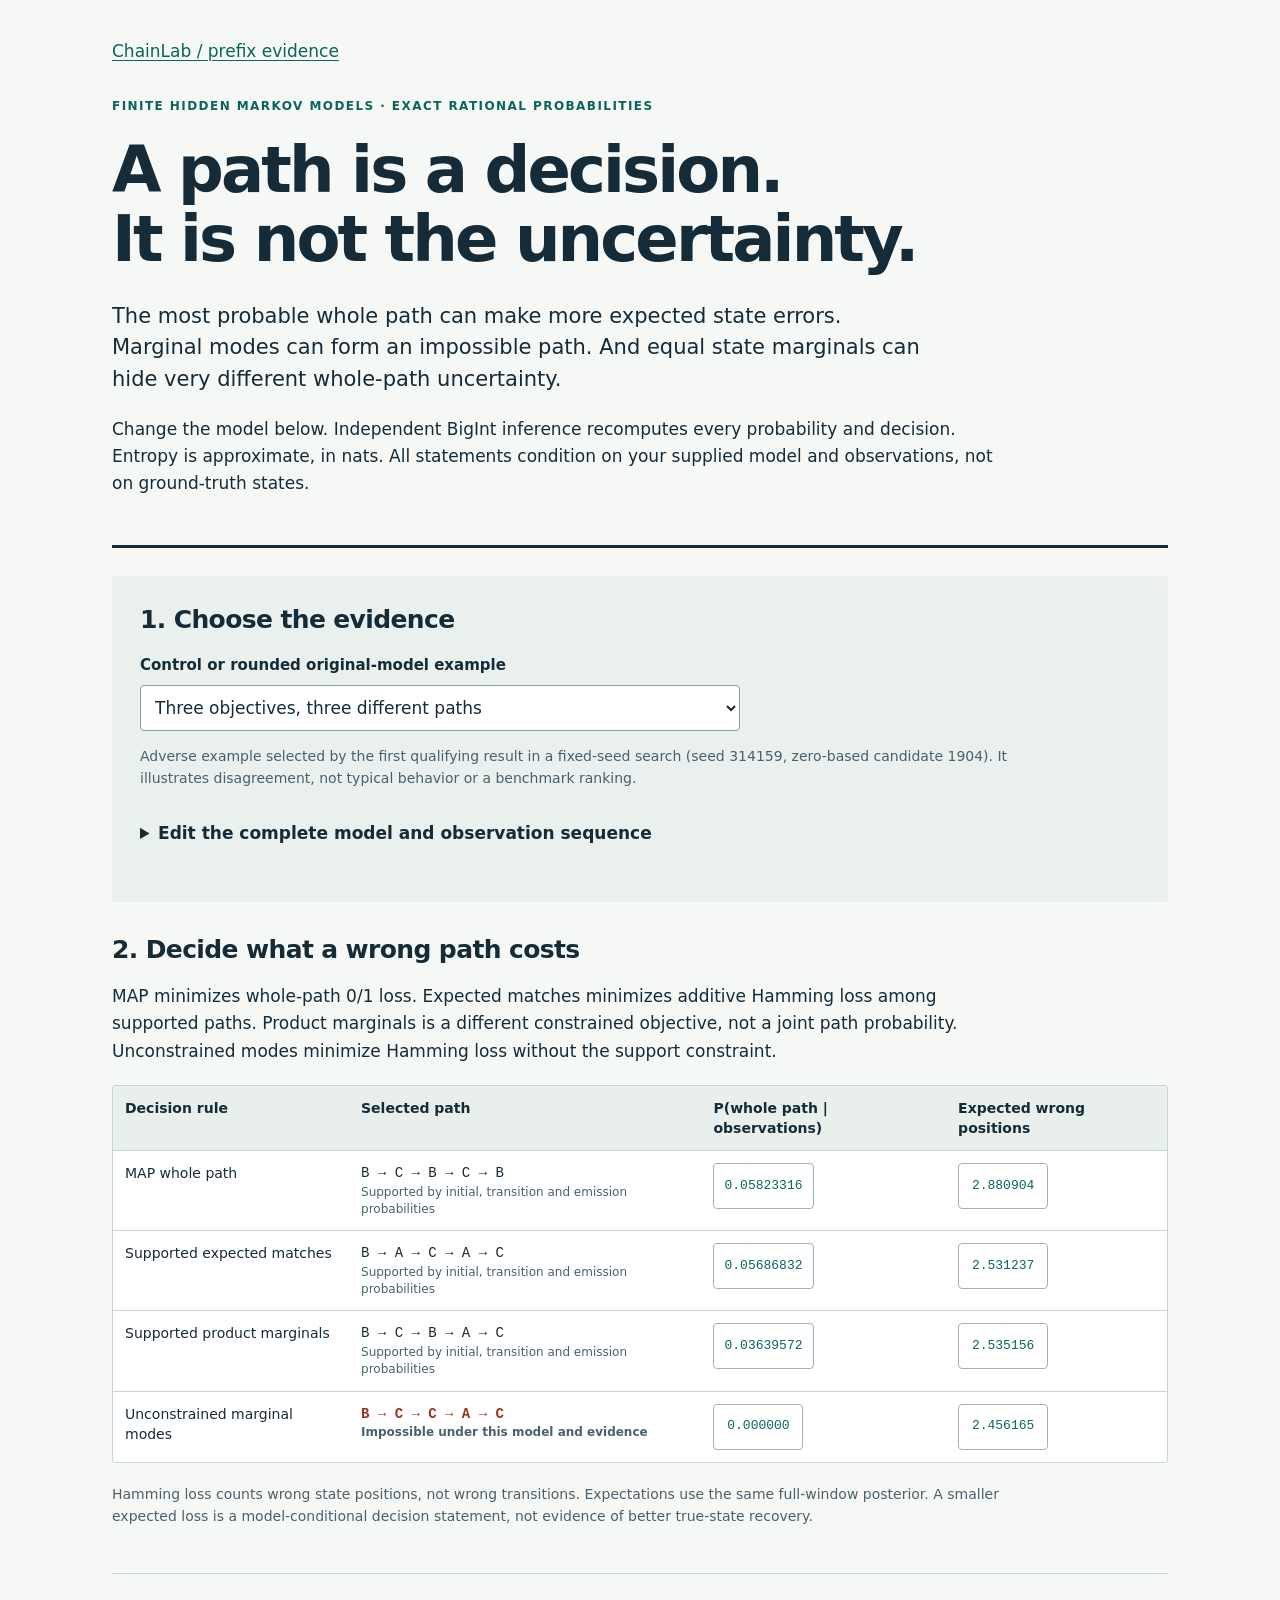
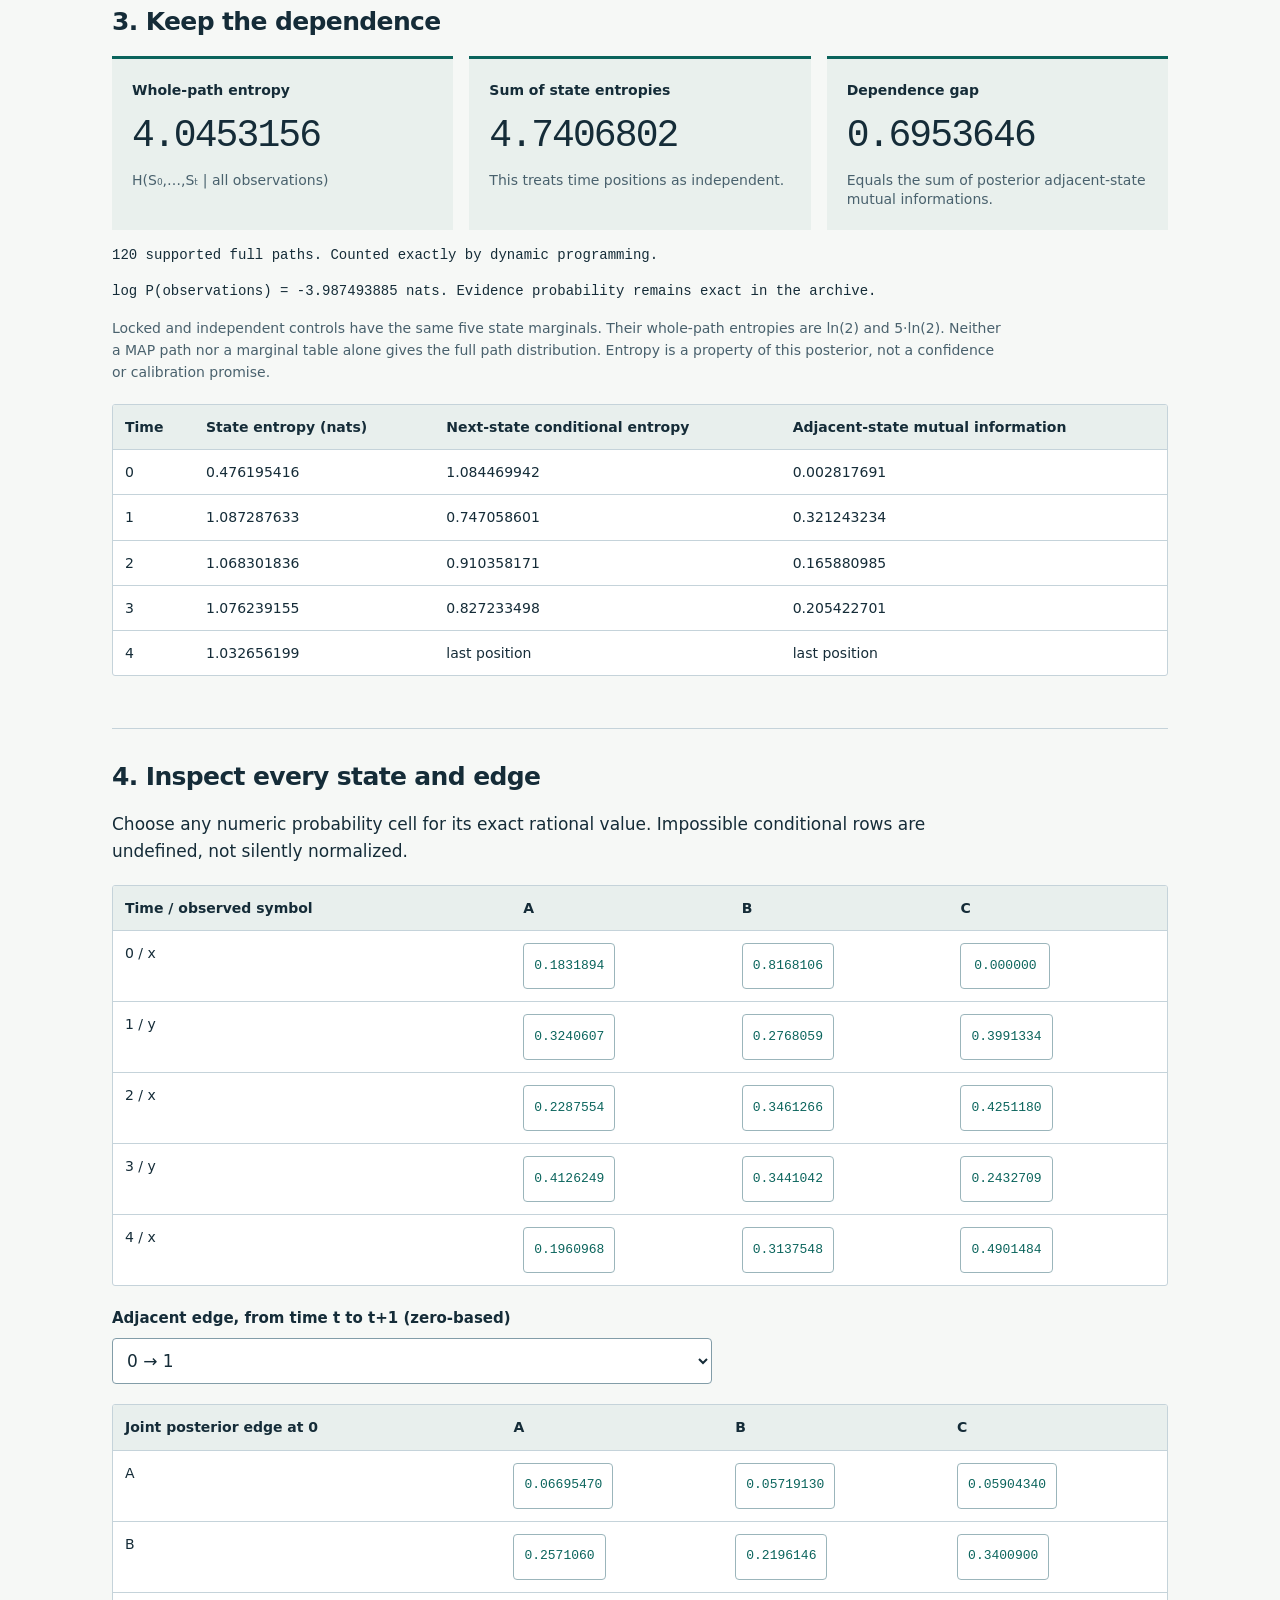
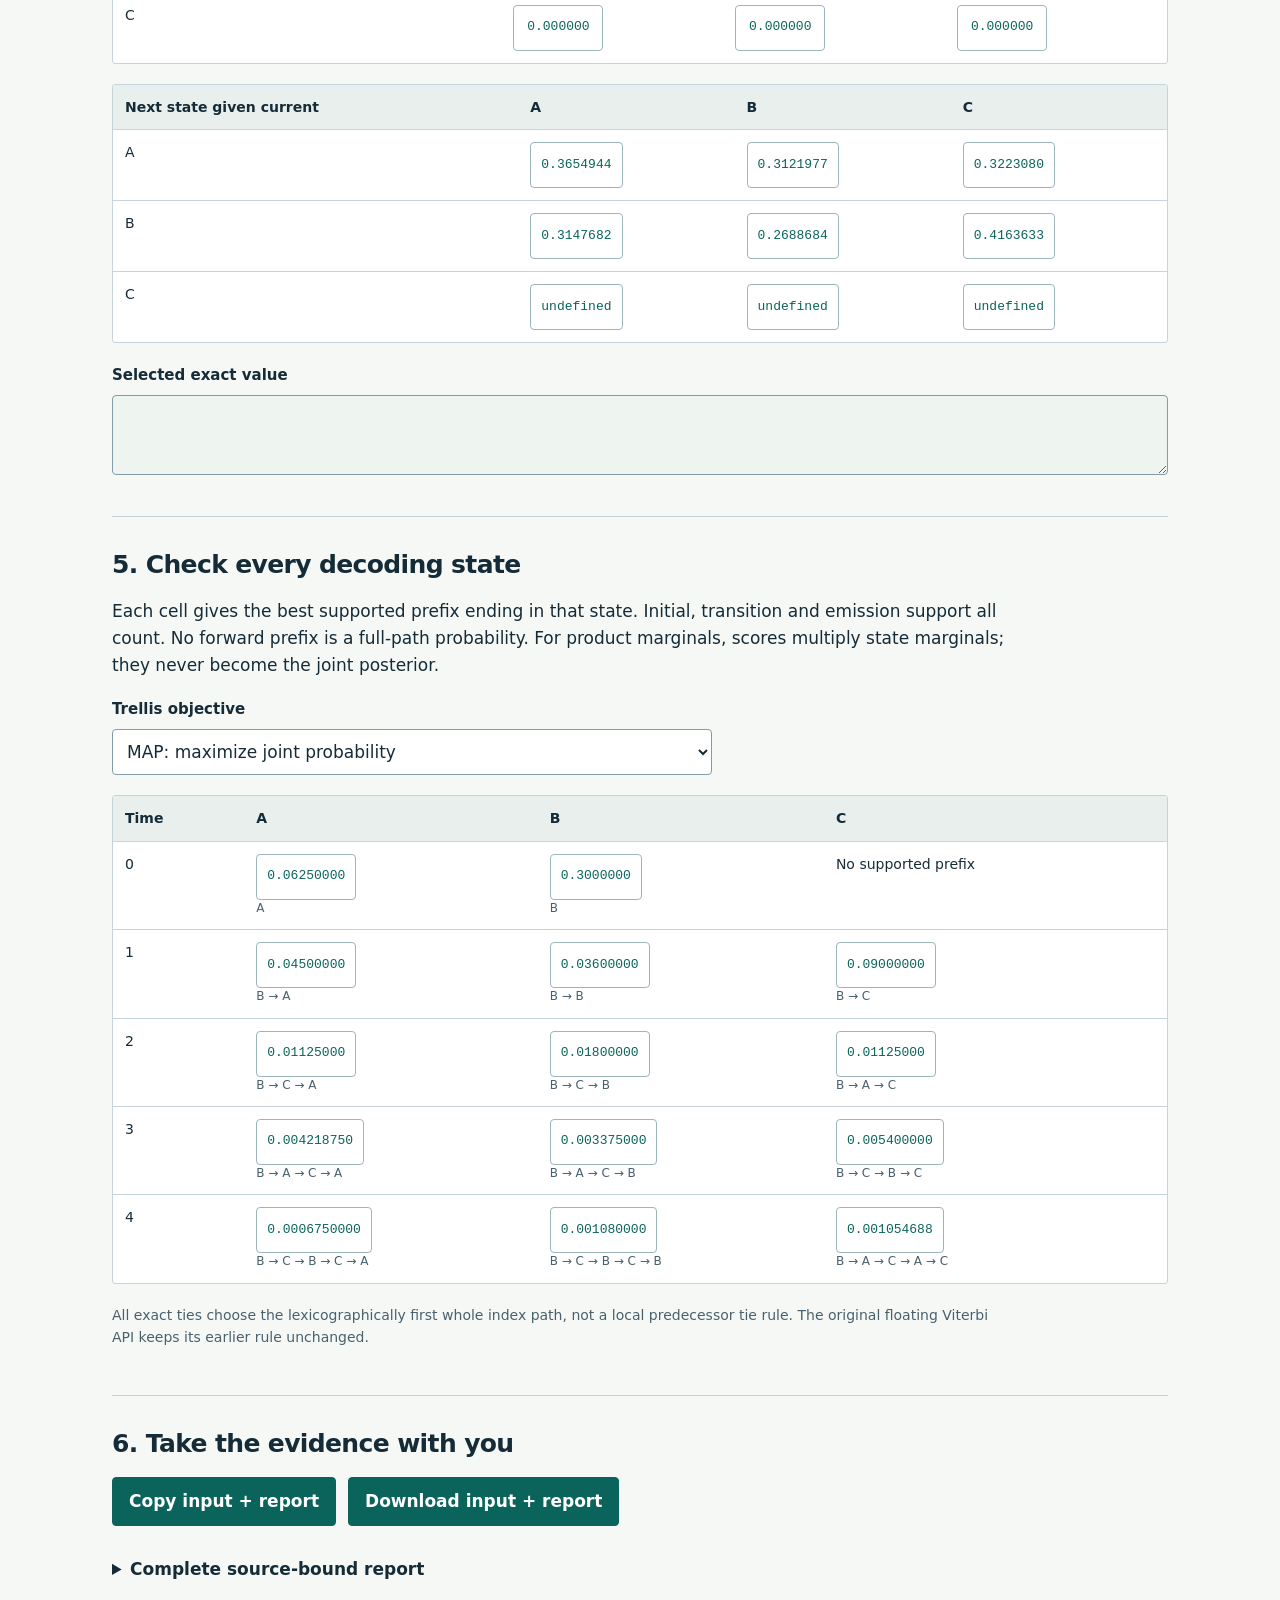
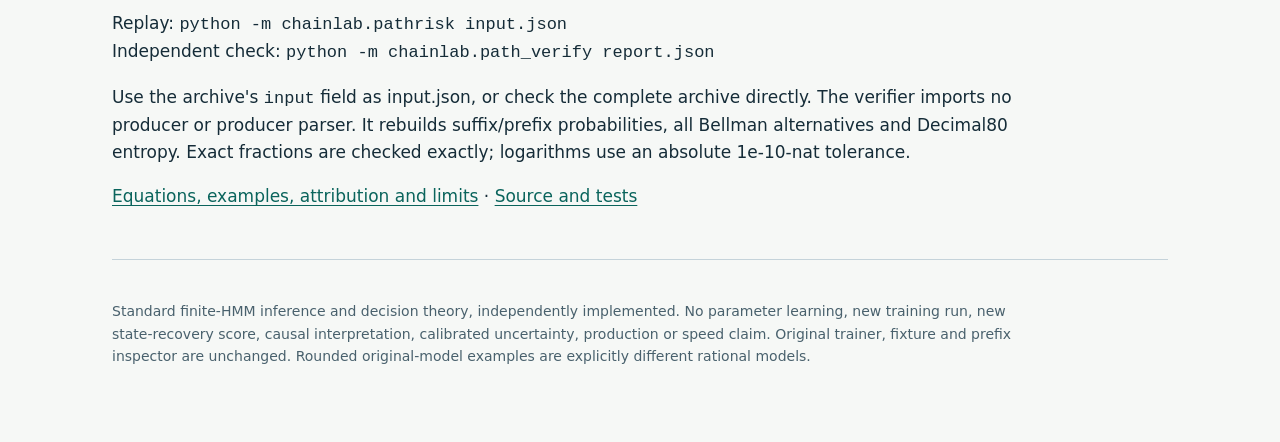
==== docs/paths.html @ a1bf549a "ChainLab: add path-risk workbench in docs/paths.html Separate MAP, supported expected matches, produ" ====
<!doctype html>
<html lang="en">
  <head>
    <meta charset="utf-8" />
    <meta name="viewport" content="width=device-width, initial-scale=1" />
    <title>ChainLab · Paths, losses and uncertainty</title>
    <link rel="stylesheet" href="path.css" />
  </head>
  <body>
    <main>
      <header>
        <a href="./">ChainLab / prefix evidence</a>
        <p class="eyebrow">
          FINITE HIDDEN MARKOV MODELS · EXACT RATIONAL PROBABILITIES
        </p>
        <h1>A path is a decision.<br />It is not the uncertainty.</h1>
        <p class="intro">
          The most probable whole path can make more expected state errors.
          Marginal modes can form an impossible path. And equal state marginals
          can hide very different whole-path uncertainty.
        </p>
        <p>
          Change the model below. Independent BigInt inference recomputes every
          probability and decision. Entropy is approximate, in nats. All
          statements condition on your supplied model and observations, not on
          ground-truth states.
        </p>
      </header>
      <section class="input-panel" aria-labelledby="input-title">
        <h2 id="input-title">1. Choose the evidence</h2>
        <label for="control">Control or rounded original-model example</label
        ><select id="control"></select>
        <p id="control-note" class="note"></p>
        <details>
          <summary>Edit the complete model and observation sequence</summary>
          <p>
            Unsigned rational strings only, such as "2/3" or "0". Each row must
            sum to exactly one. 1–4 states, 1–8 symbols, 1–32 observations.
            Input fractions: 128 bits. Every reported fraction: at most 8,192
            bits. Complex exact arithmetic may refuse an otherwise valid model;
            simplify denominators or shorten the sequence.
          </p>
          <label for="input">Model and observations, JSON</label
          ><textarea id="input" rows="15" spellcheck="false"></textarea
          ><button id="restore" type="button">Restore selected example</button>
        </details>
        <p id="error" role="alert"></p>
      </section>
      <section aria-labelledby="decisions-title">
        <h2 id="decisions-title">2. Decide what a wrong path costs</h2>
        <p>
          MAP minimizes whole-path 0/1 loss. Expected matches minimizes additive
          Hamming loss among supported paths. Product marginals is a different
          constrained objective, not a joint path probability. Unconstrained
          modes minimize Hamming loss without the support constraint.
        </p>
        <div id="decisions" class="table-wrap"></div>
        <p class="note">
          Hamming loss counts wrong state positions, not wrong transitions.
          Expectations use the same full-window posterior. A smaller expected
          loss is a model-conditional decision statement, not evidence of better
          true-state recovery.
        </p>
      </section>
      <section aria-labelledby="entropy-title">
        <h2 id="entropy-title">3. Keep the dependence</h2>
        <div class="metrics">
          <article>
            <h3>Whole-path entropy</h3>
            <p id="path-entropy">-</p>
            <small>H(S₀,…,Sₜ | all observations)</small>
          </article>
          <article>
            <h3>Sum of state entropies</h3>
            <p id="sum-entropy">-</p>
            <small>This treats time positions as independent.</small>
          </article>
          <article>
            <h3>Dependence gap</h3>
            <p id="gap">-</p>
            <small
              >Equals the sum of posterior adjacent-state mutual
              informations.</small
            >
          </article>
        </div>
        <p id="support"></p>
        <p id="evidence"></p>
        <p class="note">
          Locked and independent controls have the same five state marginals.
          Their whole-path entropies are ln(2) and 5·ln(2). Neither a MAP path
          nor a marginal table alone gives the full path distribution. Entropy
          is a property of this posterior, not a confidence or calibration
          promise.
        </p>
        <div id="entropy-table" class="table-wrap"></div>
      </section>
      <section aria-labelledby="marginal-title">
        <h2 id="marginal-title">4. Inspect every state and edge</h2>
        <p>
          Choose any numeric probability cell for its exact rational value.
          Impossible conditional rows are undefined, not silently normalized.
        </p>
        <div id="states" class="table-wrap"></div>
        <label for="edge-position"
          >Adjacent edge, from time t to t+1 (zero-based)</label
        ><select id="edge-position"></select>
        <div id="edges" class="table-wrap"></div>
        <div id="conditionals" class="table-wrap"></div>
        <label for="exact">Selected exact value</label
        ><textarea id="exact" readonly rows="3" aria-live="polite"></textarea>
      </section>
      <section aria-labelledby="trellis-title">
        <h2 id="trellis-title">5. Check every decoding state</h2>
        <p>
          Each cell gives the best supported prefix ending in that state.
          Initial, transition and emission support all count. No forward prefix
          is a full-path probability. For product marginals, scores multiply
          state marginals; they never become the joint posterior.
        </p>
        <label for="objective">Trellis objective</label
        ><select id="objective">
          <option value="map">MAP: maximize joint probability</option>
          <option value="supported_matches">
            Expected matches: maximize marginal sum
          </option>
          <option value="supported_product">
            Product marginals: maximize marginal product
          </option>
        </select>
        <div id="trellis" class="table-wrap"></div>
        <p class="note">
          All exact ties choose the lexicographically first whole index path,
          not a local predecessor tie rule. The original floating Viterbi API
          keeps its earlier rule unchanged.
        </p>
      </section>
      <section aria-labelledby="replay-title">
        <h2 id="replay-title">6. Take the evidence with you</h2>
        <div class="actions">
          <button id="copy" type="button">Copy input + report</button
          ><button id="download" type="button">Download input + report</button>
        </div>
        <p id="copy-status" role="status"></p>
        <details id="report-details">
          <summary>Complete source-bound report</summary>
          <label for="report"
            >All exact message, marginal and decision cells, plus approximate
            entropy</label
          ><textarea id="report" readonly rows="14"></textarea>
        </details>
        <p>
          Replay: <code>python -m chainlab.pathrisk input.json</code
          ><br />Independent check:
          <code>python -m chainlab.path_verify report.json</code>
        </p>
        <p>
          Use the archive's <code>input</code> field as input.json, or check the
          complete archive directly. The verifier imports no producer or
          producer parser. It rebuilds suffix/prefix probabilities, all Bellman
          alternatives and Decimal80 entropy. Exact fractions are checked
          exactly; logarithms use an absolute 1e-10-nat tolerance.
        </p>
        <p>
          <a href="https://github.com/midya8/chainlab/blob/main/PATHS.md"
            >Equations, examples, attribution and limits</a
          >
          · <a href="https://github.com/midya8/chainlab">Source and tests</a>
        </p>
      </section>
      <footer>
        <p>
          Standard finite-HMM inference and decision theory, independently
          implemented. No parameter learning, new training run, new
          state-recovery score, causal interpretation, calibrated uncertainty,
          production or speed claim. Original trainer, fixture and prefix
          inspector are unchanged. Rounded original-model examples are
          explicitly different rational models.
        </p>
      </footer>
    </main>
    <script src="path-data.js"></script>
    <script src="path-engine.js"></script>
    <script src="path-app.js"></script>
  </body>
</html>
---- docs/path.css ----
:root {
  color-scheme: light;
  --ink: #152c38;
  --muted: #49616d;
  --line: #c5d3da;
  --teal: #0a645c;
  --paper: #f6f8f6;
  --gold: #bd8226;
}
* {
  box-sizing: border-box;
}
body {
  margin: 0;
  background: var(--paper);
  color: var(--ink);
  font:
    17px/1.6 system-ui,
    -apple-system,
    sans-serif;
}
main {
  max-width: 1120px;
  margin: auto;
  padding: 38px 32px;
}
a {
  color: var(--teal);
  text-decoration-thickness: 1px;
  text-underline-offset: 3px;
}
a:hover {
  color: #083e39;
}
header {
  padding: 0 0 30px;
  border-bottom: 3px solid var(--ink);
}
.eyebrow {
  margin-top: 32px;
  font-size: 12px;
  letter-spacing: 0.12em;
  font-weight: 750;
  color: var(--teal);
}
h1 {
  font-size: clamp(34px, 5.5vw, 64px);
  line-height: 1.08;
  letter-spacing: -0.045em;
  font-weight: 760;
  margin: 20px 0 26px;
  max-width: 850px;
}
h2 {
  font-size: 25px;
  line-height: 1.25;
  letter-spacing: -0.025em;
  margin: 0 0 18px;
}
h3 {
  font-size: 14px;
  font-weight: 650;
  margin: 0;
}
.intro {
  font-size: 21px;
  line-height: 1.5;
  max-width: 820px;
}
p {
  max-width: 900px;
}
section {
  padding: 32px 0;
  border-bottom: 1px solid var(--line);
}
.input-panel {
  padding: 28px;
  background: #e9f0ed;
  border-bottom: 0;
  margin: 28px 0 0;
}
.note,
small {
  font-size: 14px;
  color: var(--muted);
}
label {
  display: block;
  font-size: 15px;
  font-weight: 650;
  margin: 18px 0 8px;
}
input,
select,
button,
textarea,
summary {
  font: inherit;
  min-height: 46px;
}
select,
textarea {
  color: var(--ink);
  border: 1px solid #829da8;
  border-radius: 4px;
  background: #fff;
  max-width: 100%;
  width: 100%;
  padding: 10px;
}
select {
  width: min(100%, 600px);
}
textarea {
  font:
    13px/1.5 ui-monospace,
    SFMono-Regular,
    monospace;
  resize: vertical;
  overflow-wrap: anywhere;
  white-space: pre-wrap;
  word-break: break-all;
}
button {
  background: var(--teal);
  color: white;
  border: 1px solid var(--teal);
  border-radius: 4px;
  padding: 10px 16px;
  cursor: pointer;
  font-weight: 600;
}
button:hover {
  background: #084c46;
}
button:disabled {
  opacity: 0.45;
  cursor: not-allowed;
}
button:focus-visible,
summary:focus-visible,
select:focus-visible,
textarea:focus-visible,
a:focus-visible {
  outline: 3px solid var(--gold);
  outline-offset: 3px;
}
details {
  margin: 20px 0 0;
}
summary {
  cursor: pointer;
  padding: 10px 0;
  font-weight: 600;
}
details p {
  font-size: 14px;
}
.metrics {
  display: grid;
  grid-template-columns: repeat(3, 1fr);
  gap: 16px;
}
.metrics article {
  padding: 20px;
  border-top: 3px solid var(--teal);
  background: #e9f0ed;
  min-width: 0;
}
.metrics p {
  font:
    38px/1.2 ui-monospace,
    monospace;
  margin: 12px 0;
  letter-spacing: -0.05em;
}
.metrics small {
  display: block;
  line-height: 1.4;
}
.table-wrap {
  max-width: 100%;
  overflow-x: auto;
  border: 1px solid var(--line);
  border-radius: 3px;
  margin: 20px 0;
  background: #fff;
}
table {
  border-collapse: collapse;
  width: 100%;
  font-size: 14px;
  line-height: 1.45;
}
th {
  text-align: left;
  background: #e8efed;
  font-weight: 650;
}
td,
th {
  padding: 12px;
  vertical-align: top;
  border-bottom: 1px solid var(--line);
}
tr:last-child td {
  border-bottom: 0;
}
td code {
  display: block;
  white-space: normal;
  min-width: 100px;
  max-width: 400px;
  overflow-wrap: anywhere;
}
td small {
  display: block;
  max-width: 360px;
  overflow-wrap: anywhere;
  font-size: 12px;
}
.cell {
  background: transparent;
  border: 1px solid #9bb5bb;
  color: var(--teal);
  font:
    13px/1.3 ui-monospace,
    monospace;
  min-width: 90px;
  max-width: 260px;
  overflow-wrap: anywhere;
  padding: 10px;
}
.cell:hover {
  background: #deeee8;
  color: var(--ink);
}
.actions {
  display: flex;
  gap: 12px;
  flex-wrap: wrap;
}
#error {
  color: #922f22;
  font-weight: 650;
  overflow-wrap: anywhere;
}
#support,
#evidence {
  font-family: ui-monospace, monospace;
  font-size: 14px;
  overflow-wrap: anywhere;
}
#exact {
  background: #eef4f0;
}
.unsupported {
  color: #9a351f;
  font-weight: 600;
}
footer {
  font-size: 14px;
  color: var(--muted);
  padding: 26px 0;
}
code {
  font-family: ui-monospace, monospace;
  overflow-wrap: anywhere;
}
@media (max-width: 700px) {
  main {
    padding: 24px 18px;
  }
  .input-panel {
    padding: 20px 16px;
  }
  .metrics {
    grid-template-columns: 1fr;
  }
  .metrics article {
    padding: 16px;
  }
  .metrics p {
    font-size: 32px;
  }
  .intro {
    font-size: 18px;
  }
  h2 {
    font-size: 22px;
  }
  section {
    padding: 28px 0;
  }
  td,
  th {
    padding: 10px;
  }
  button {
    width: 100%;
  }
  .cell {
    width: auto;
  }
  .actions {
    display: block;
  }
  .actions button {
    margin: 0 0 10px;
  }
}
@media (prefers-reduced-motion: reduce) {
  * {
    scroll-behavior: auto !important;
  }
}

@media (max-width: 700px) {
  #decisions thead {
    display: none;
  }
  #decisions table,
  #decisions tbody,
  #decisions tr {
    display: block;
    width: 100%;
  }
  #decisions tr {
    border-bottom: 2px solid var(--line);
    padding: 10px 0;
  }
  #decisions tr:last-child {
    border: 0;
  }
  #decisions td {
    display: grid;
    grid-template-columns: 110px minmax(0, 1fr);
    gap: 10px;
    border: 0;
  }
  #decisions td::before {
    content: attr(data-label);
    font-weight: 650;
    font-size: 12px;
    line-height: 1.5;
  }
  #decisions td code {
    min-width: 0;
  }
  #decisions .cell {
    max-width: 100%;
    min-width: 0;
    justify-self: start;
  }
}
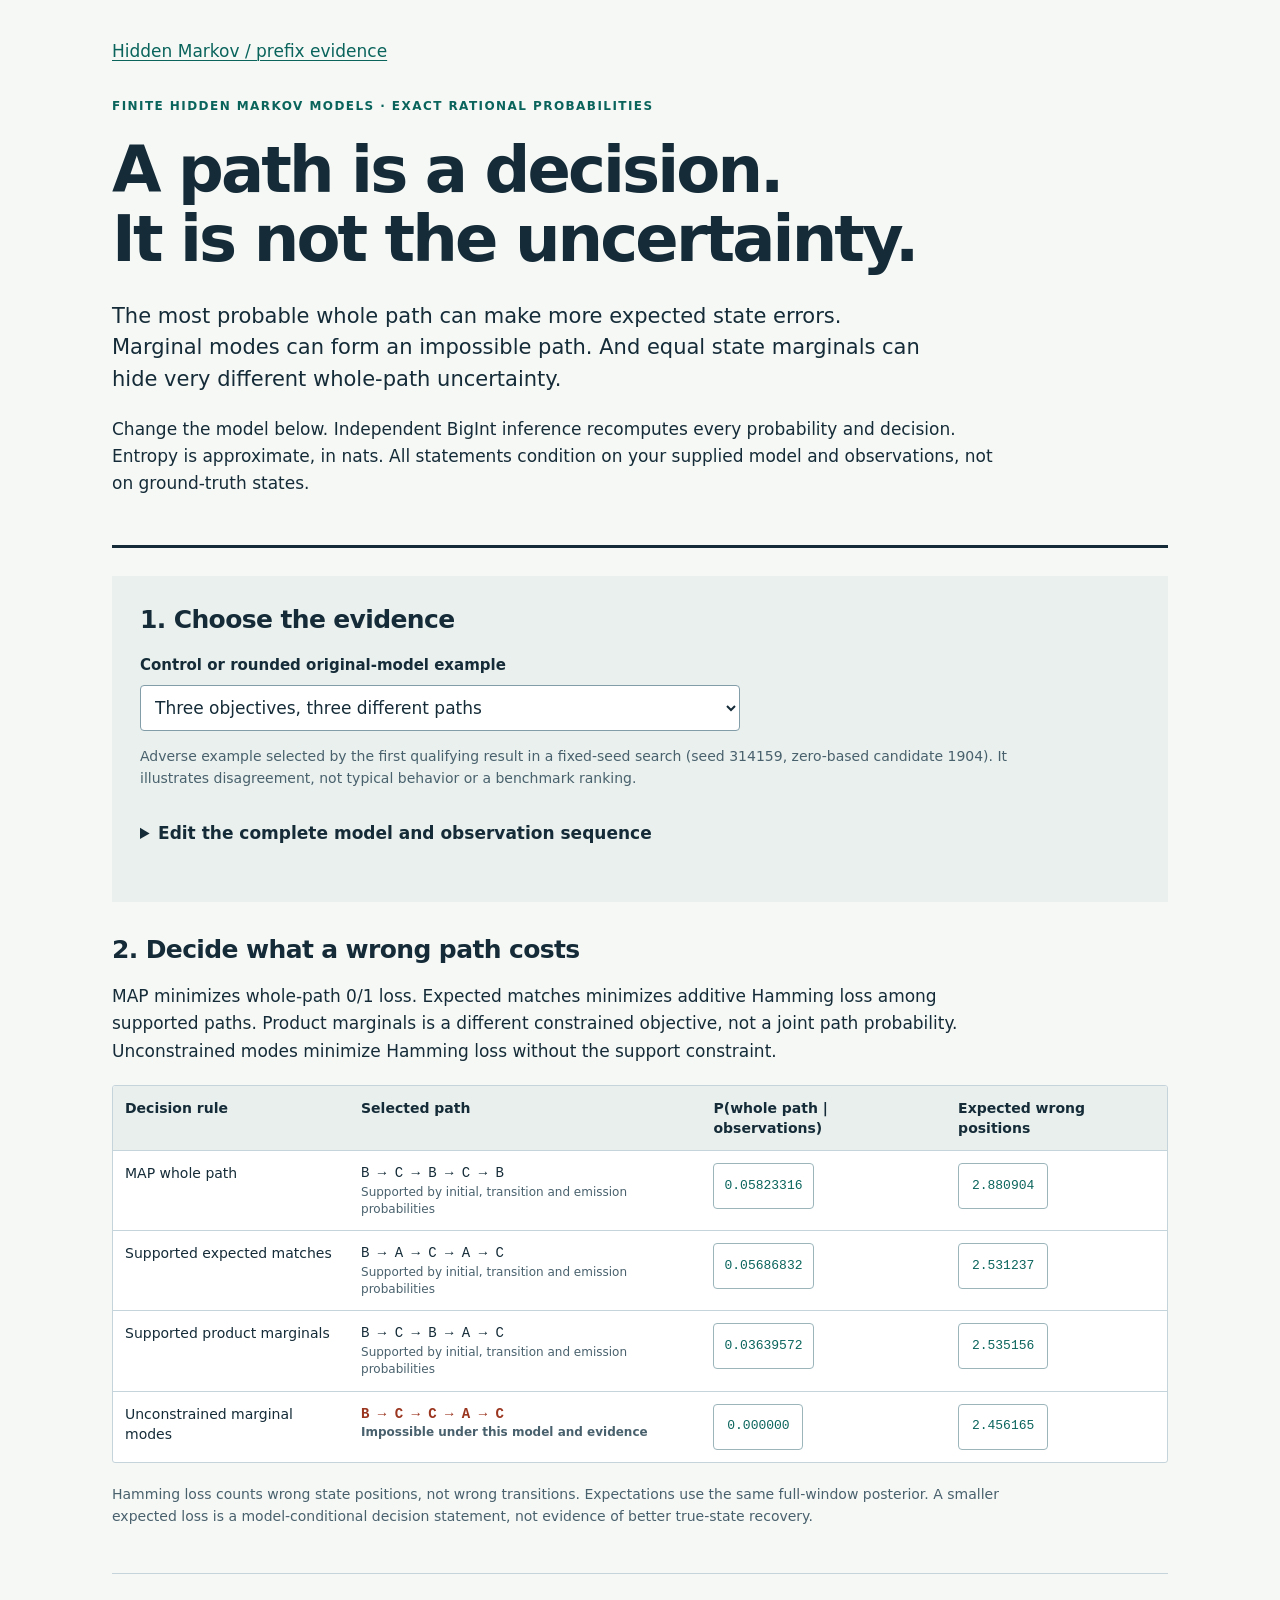
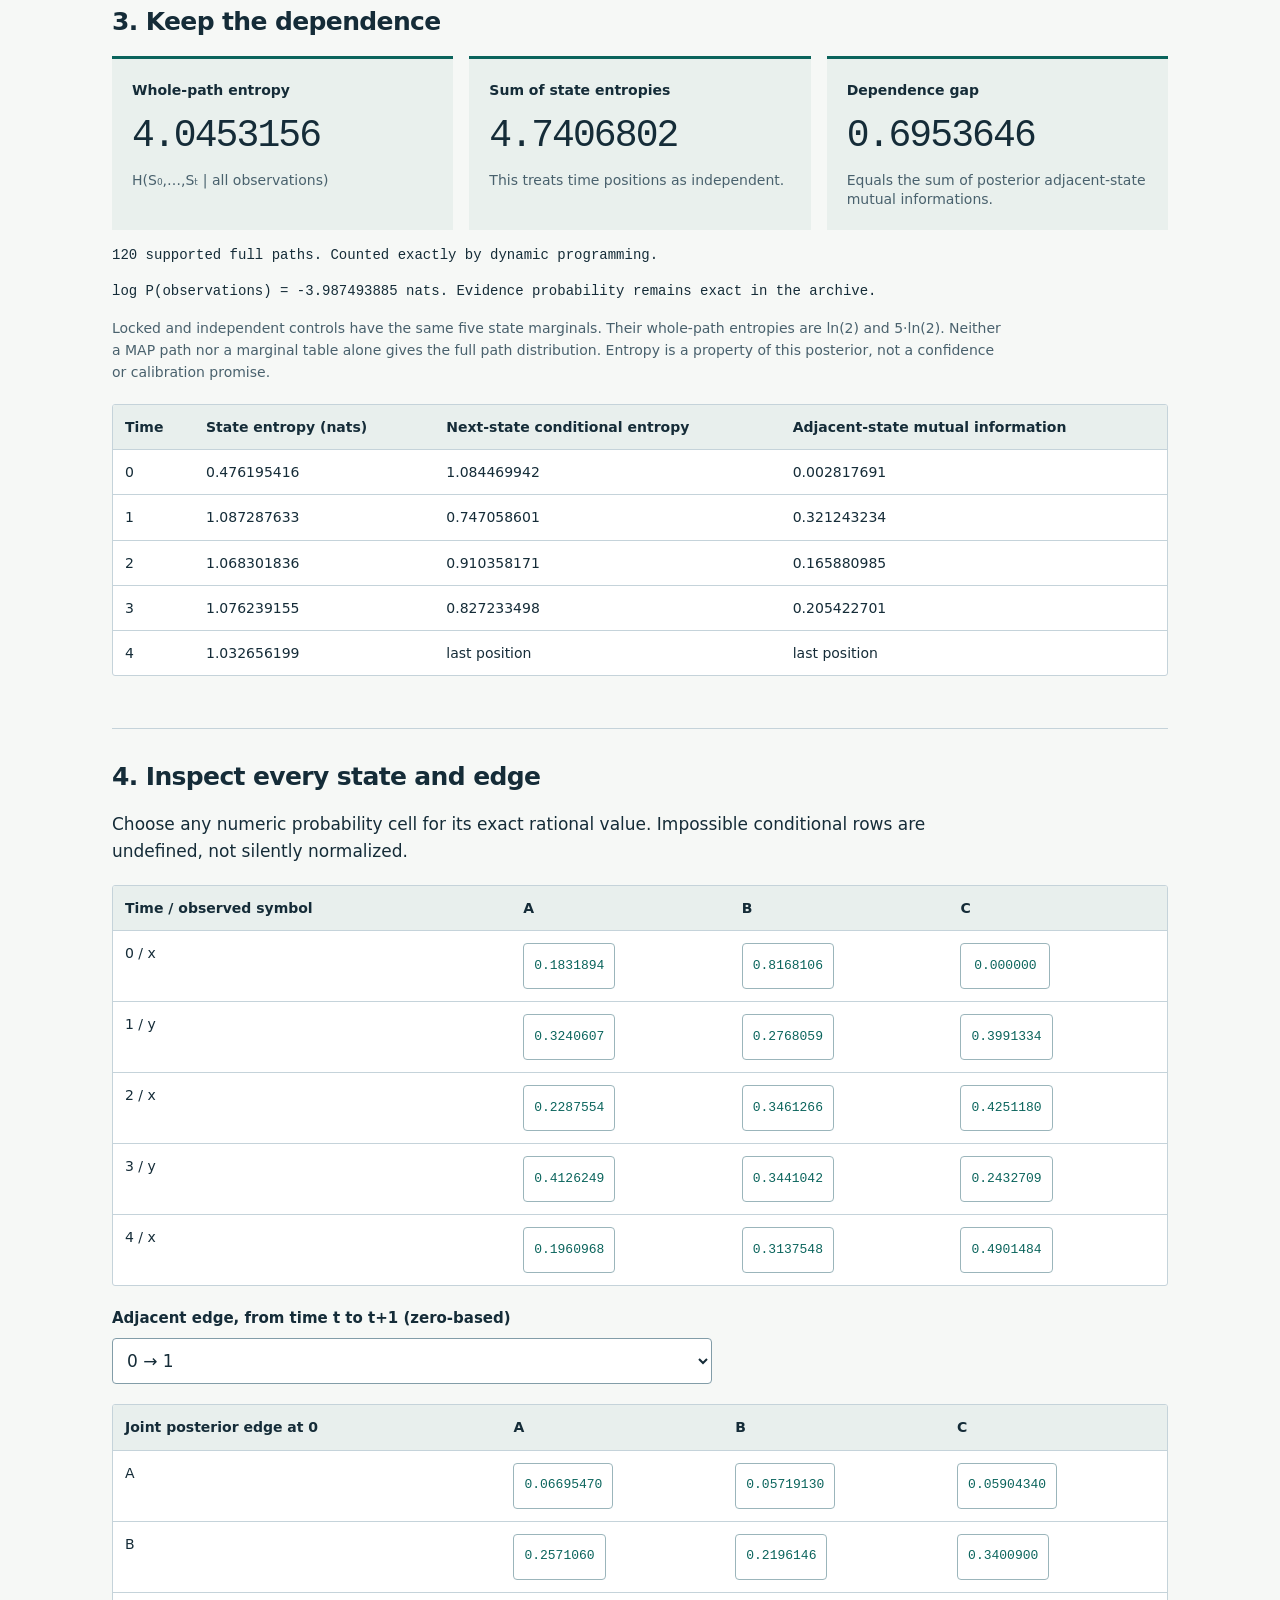
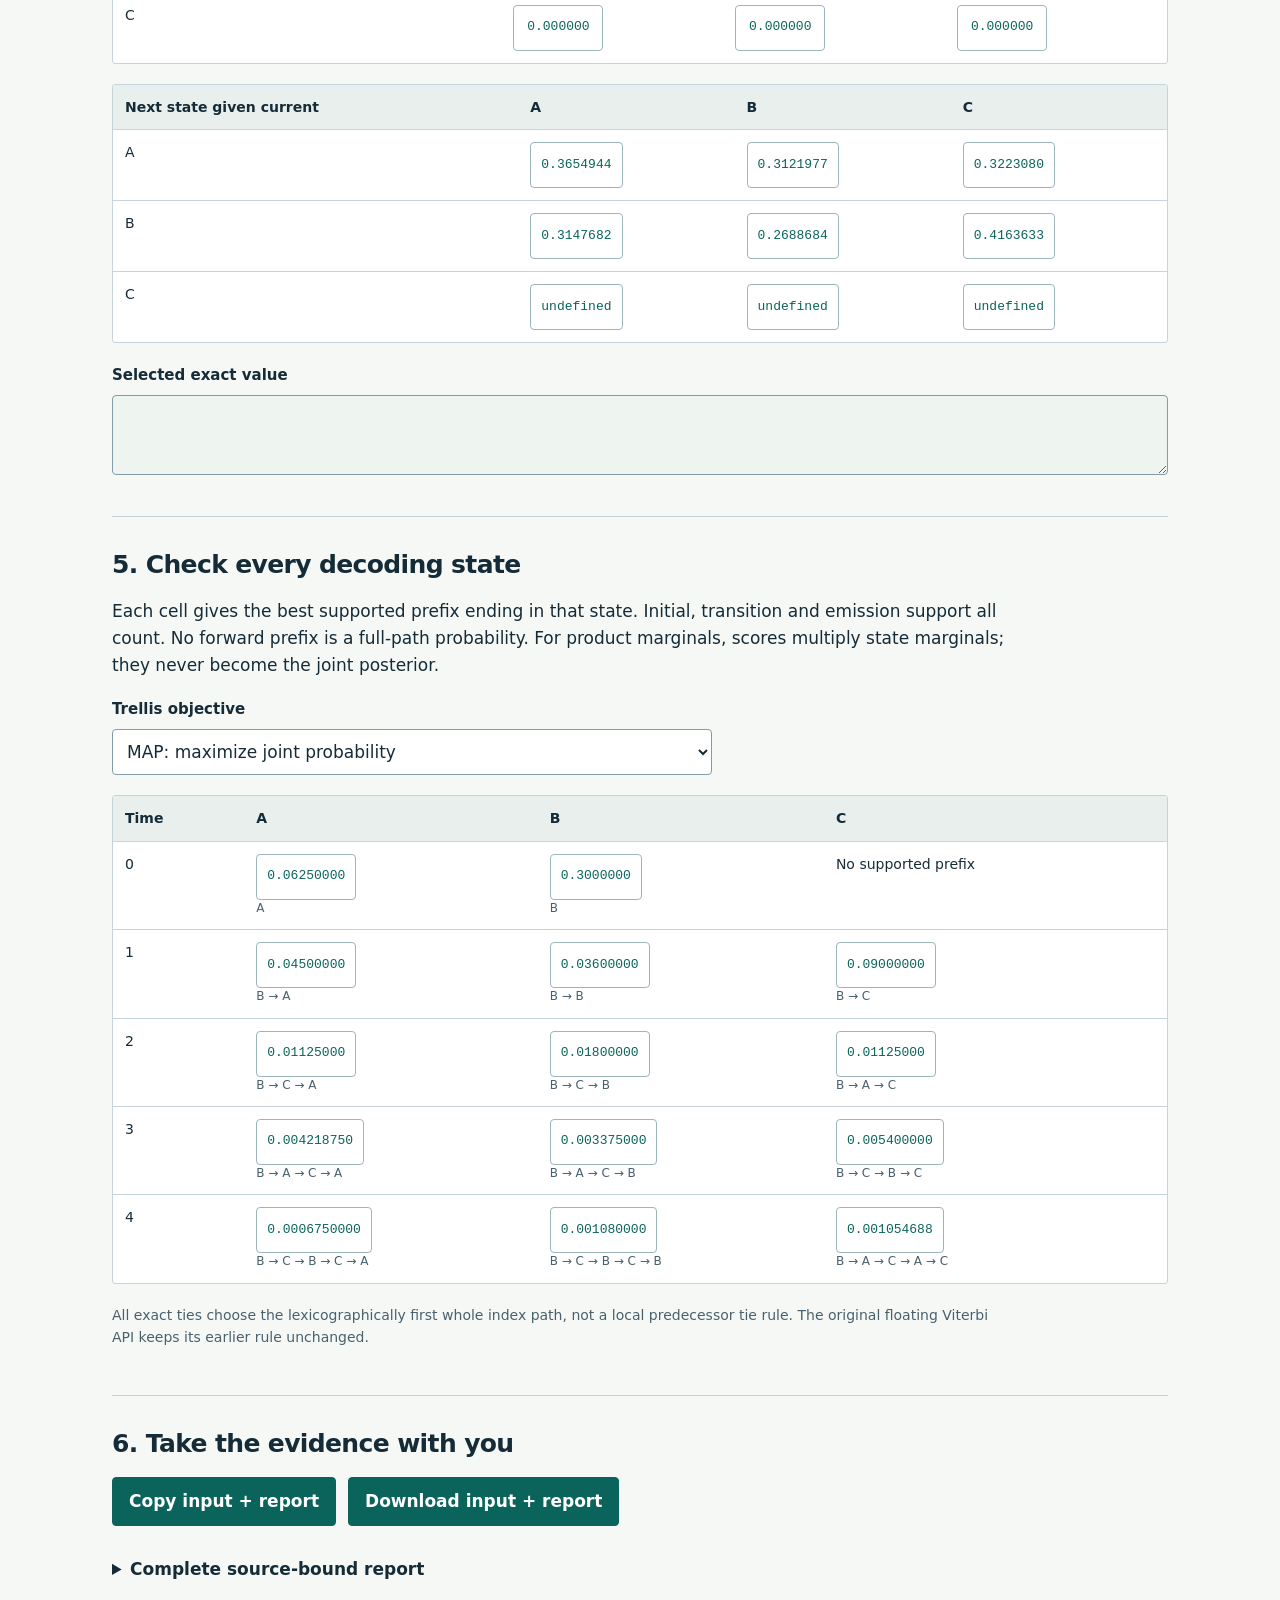
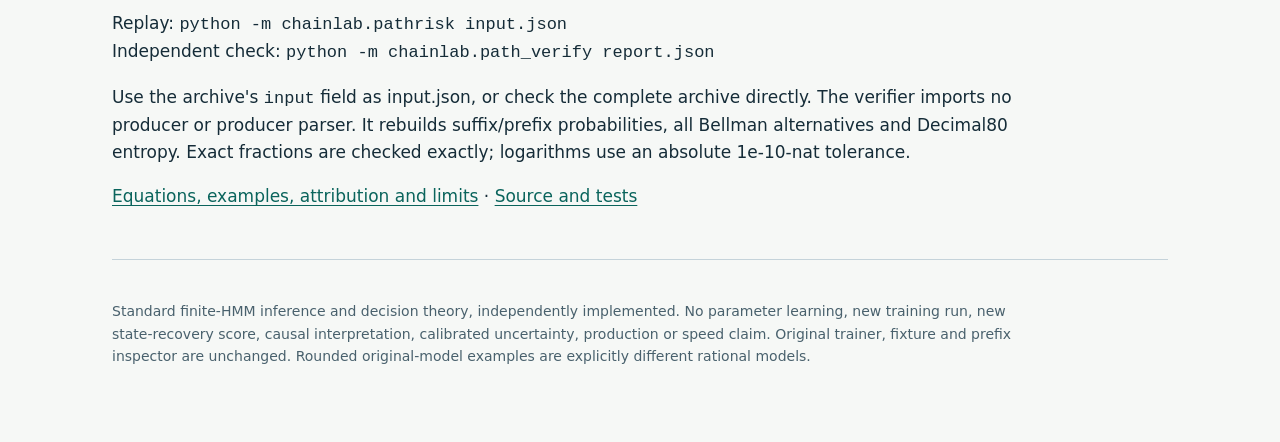
==== commit 20ed325c: "Update title and header references to 'Hidden Markov'" ====
--- a/docs/paths.html
+++ b/docs/paths.html
@@ -3,13 +3,13 @@
   <head>
     <meta charset="utf-8" />
     <meta name="viewport" content="width=device-width, initial-scale=1" />
-    <title>ChainLab · Paths, losses and uncertainty</title>
+    <title>Hidden Markov · Paths, losses and uncertainty</title>
     <link rel="stylesheet" href="path.css" />
   </head>
   <body>
     <main>
       <header>
-        <a href="./">ChainLab / prefix evidence</a>
+        <a href="./">Hidden Markov / prefix evidence</a>
         <p class="eyebrow">
           FINITE HIDDEN MARKOV MODELS · EXACT RATIONAL PROBABILITIES
         </p>
@@ -162,10 +162,10 @@
           exactly; logarithms use an absolute 1e-10-nat tolerance.
         </p>
         <p>
-          <a href="https://github.com/midya8/chainlab/blob/main/PATHS.md"
+          <a href="https://github.com/midya8/hidden-markov/blob/main/PATHS.md"
             >Equations, examples, attribution and limits</a
           >
-          · <a href="https://github.com/midya8/chainlab">Source and tests</a>
+          · <a href="https://github.com/midya8/hidden-markov">Source and tests</a>
         </p>
       </section>
       <footer>
